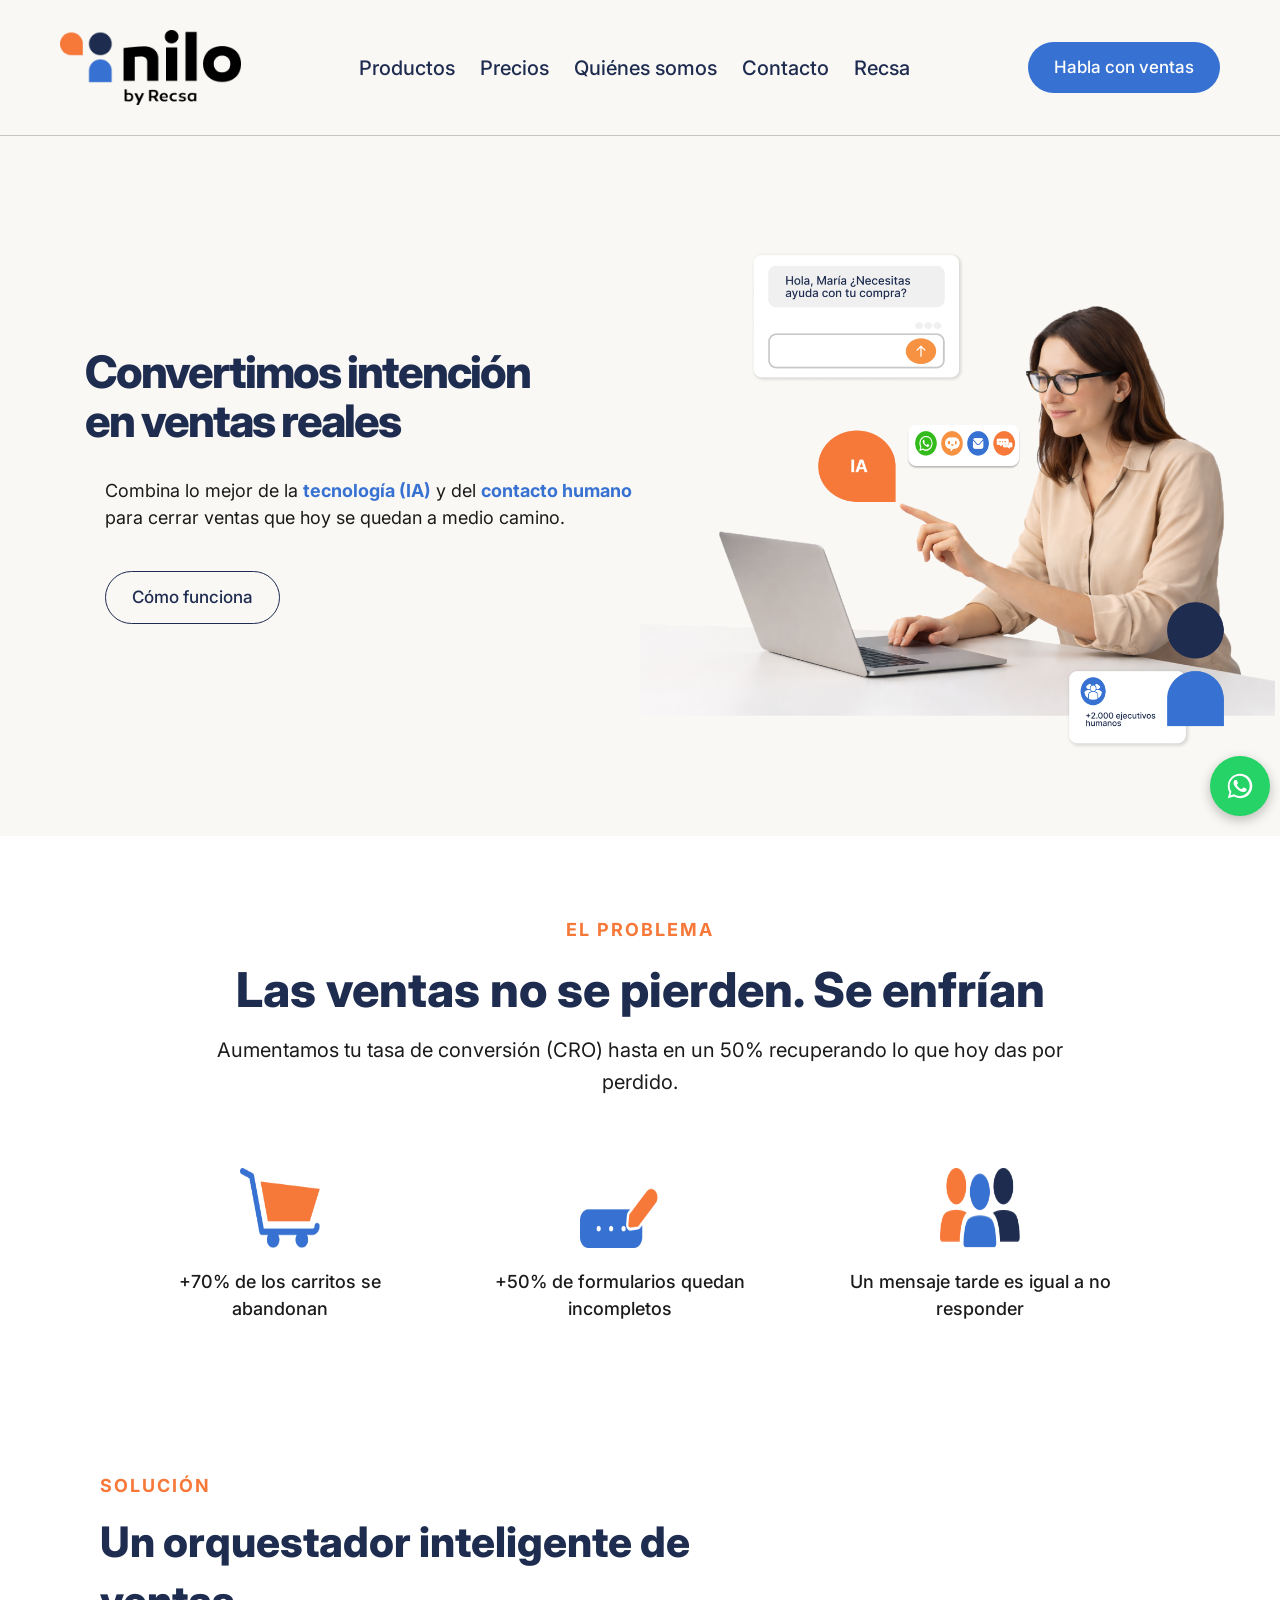
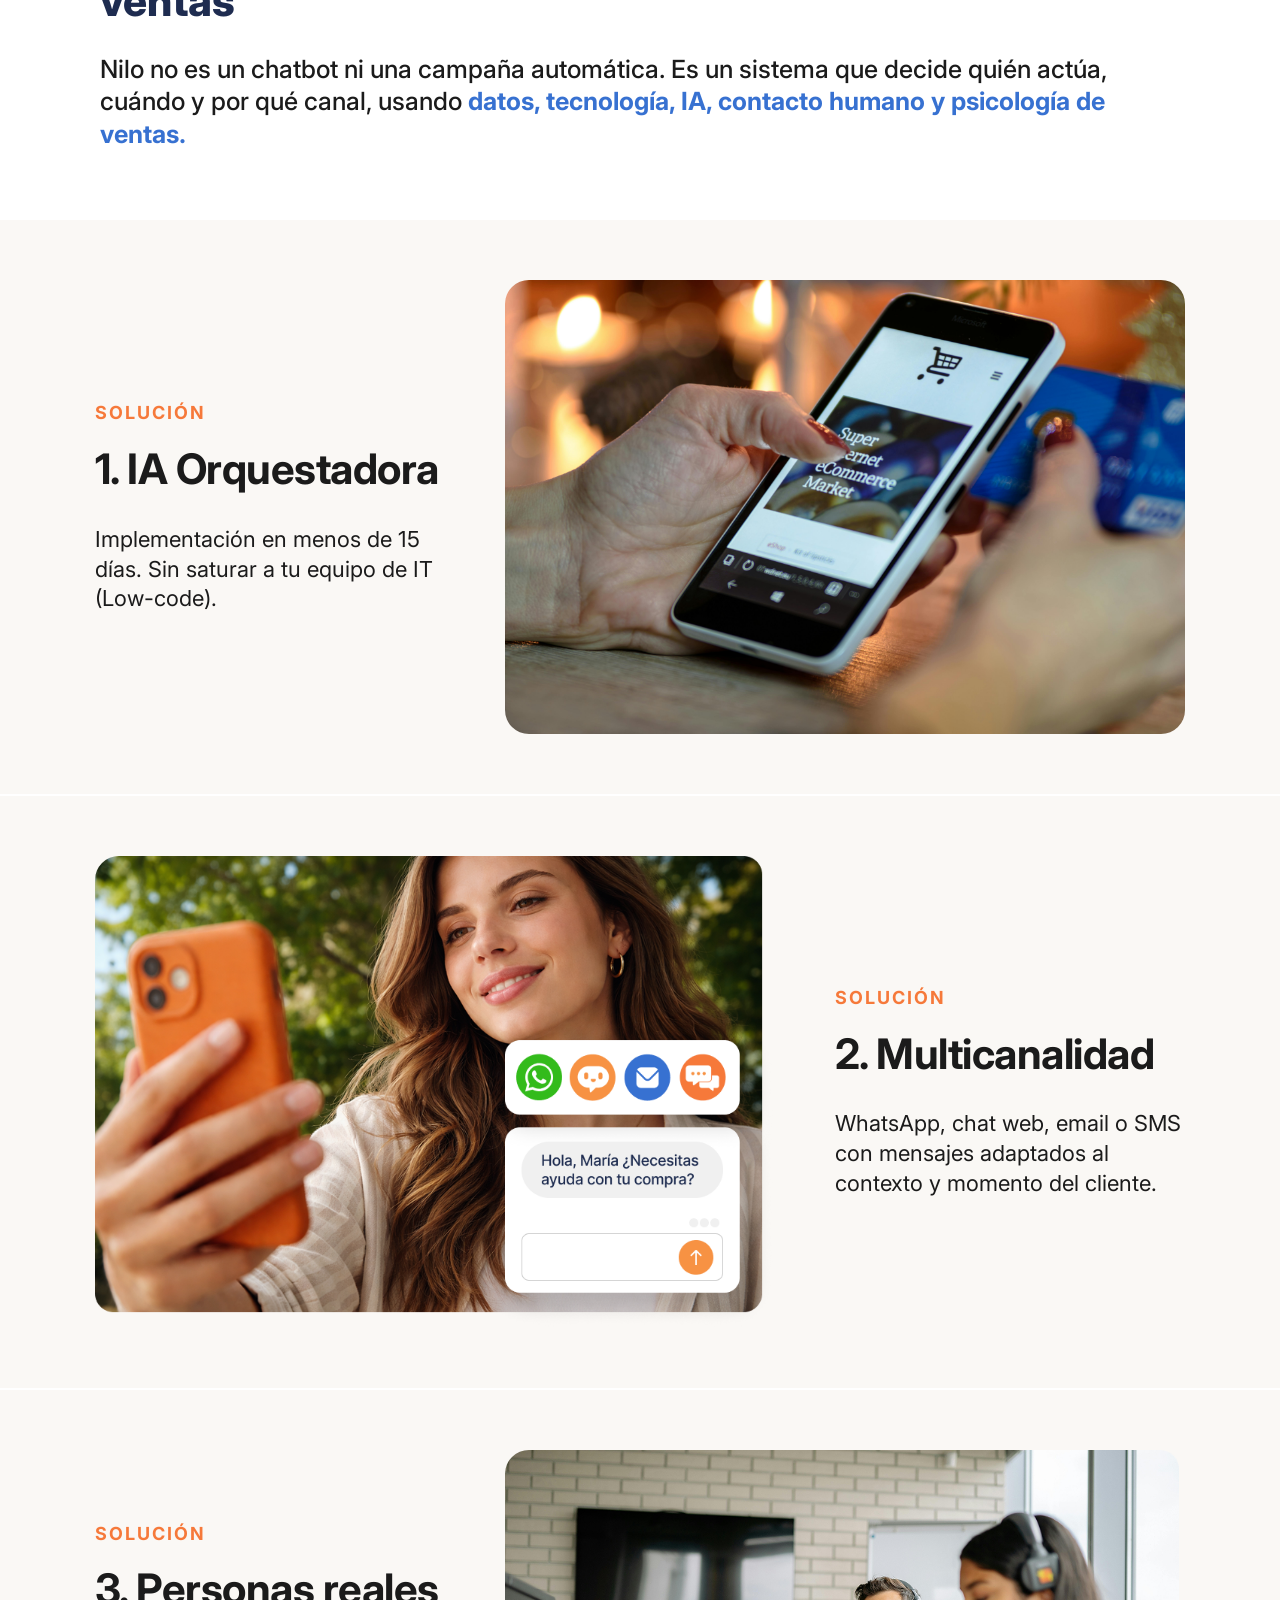
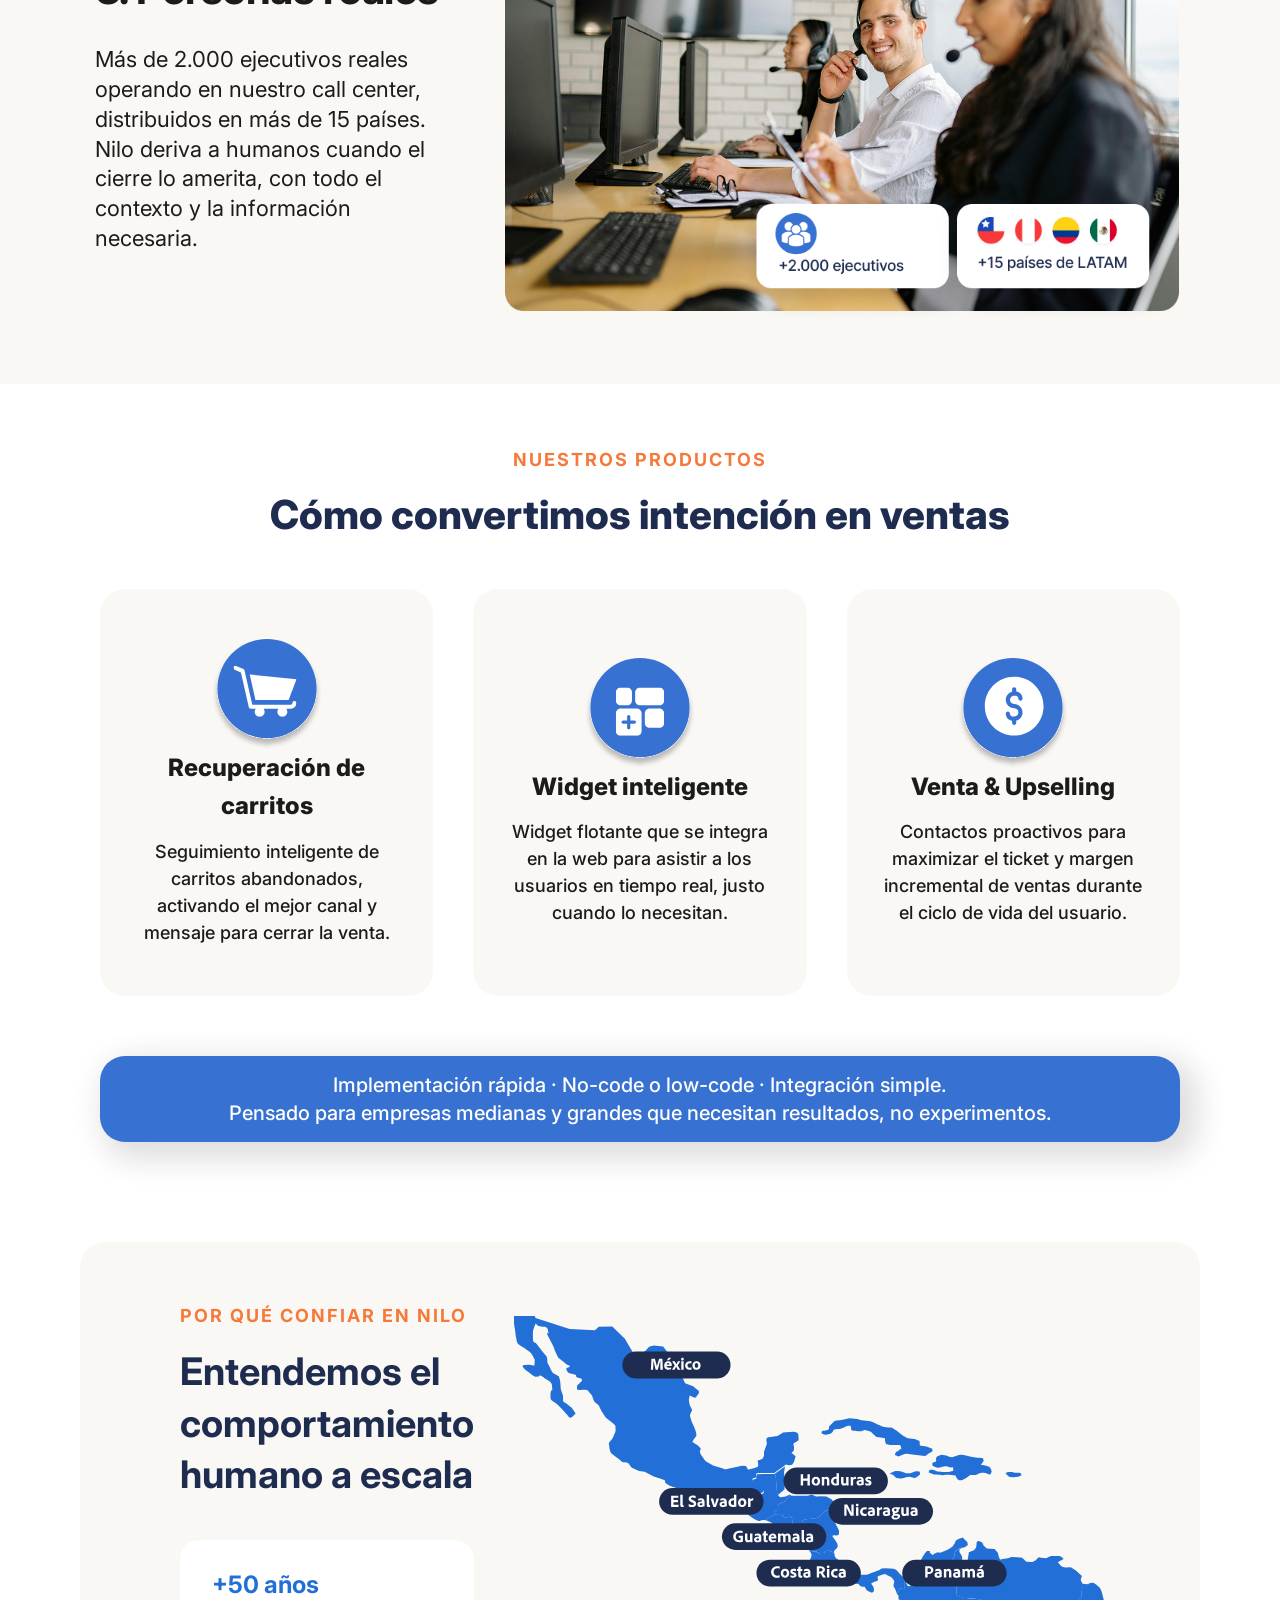
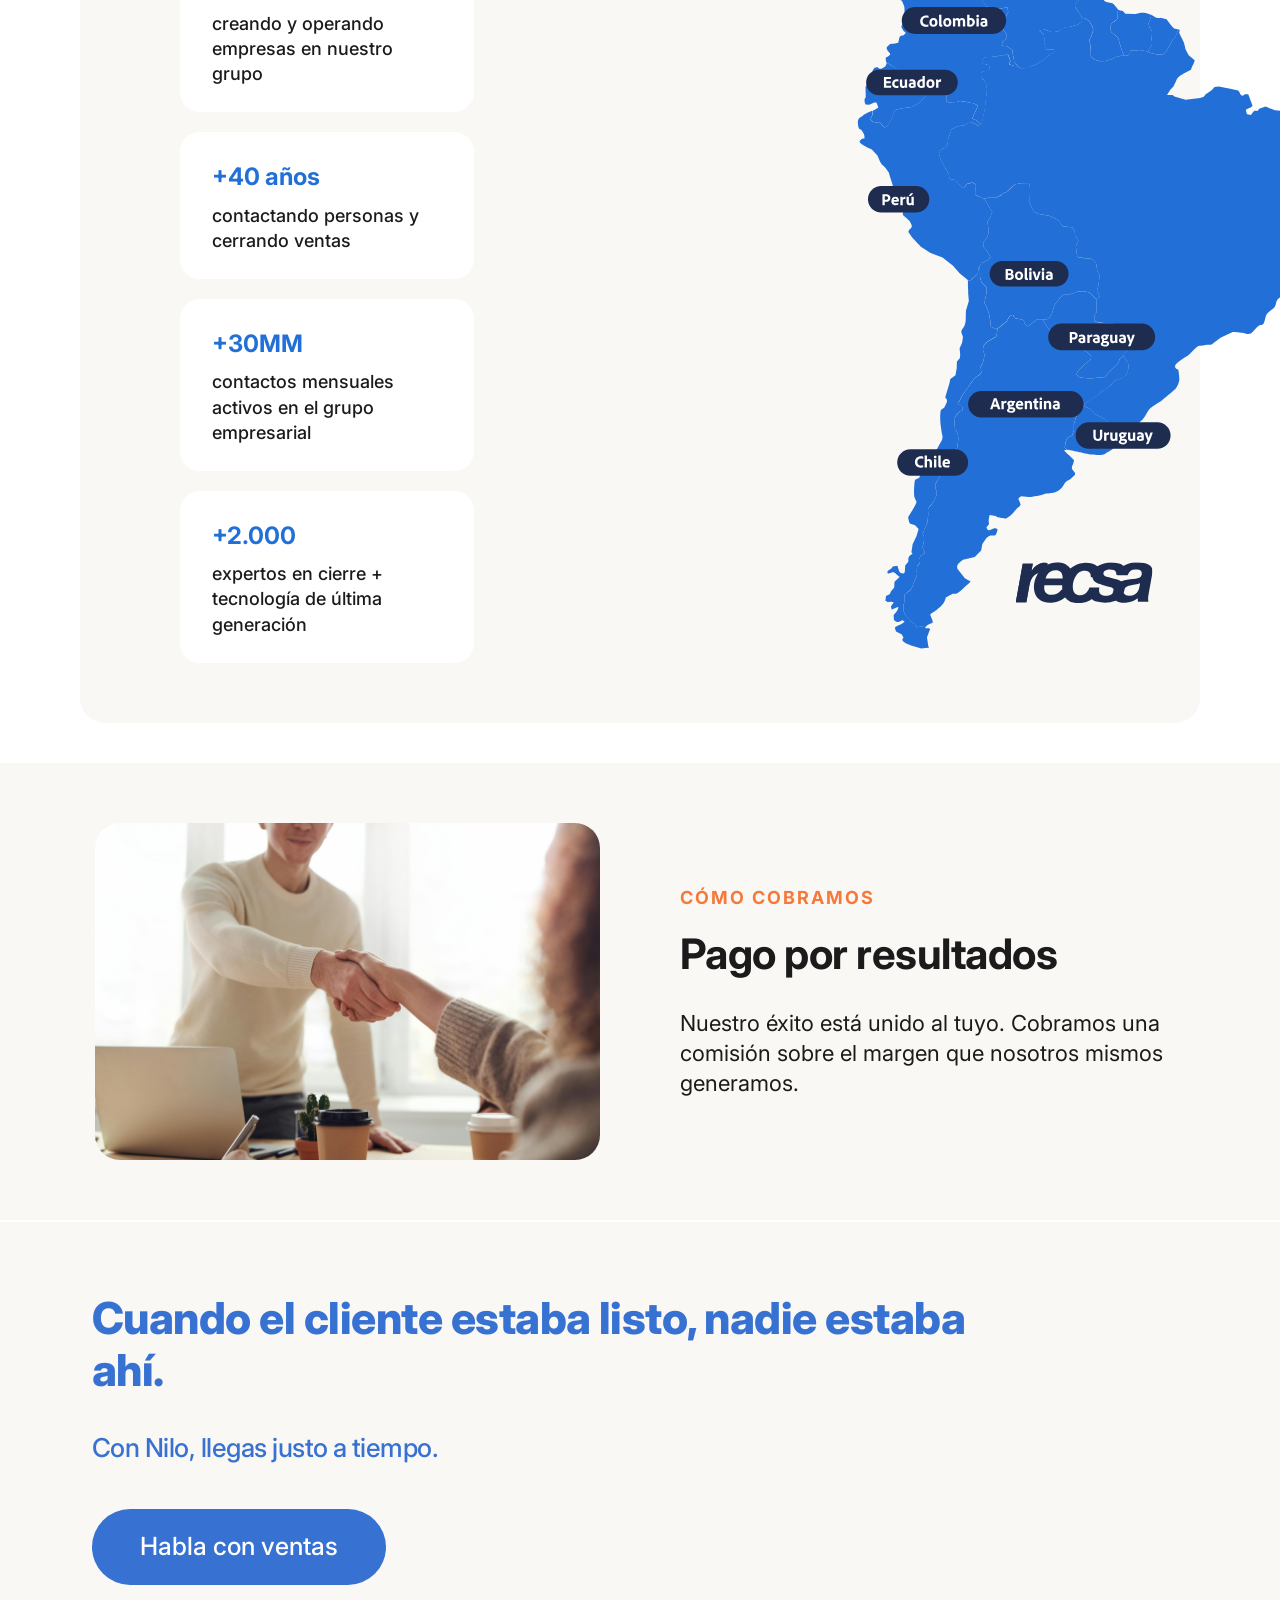
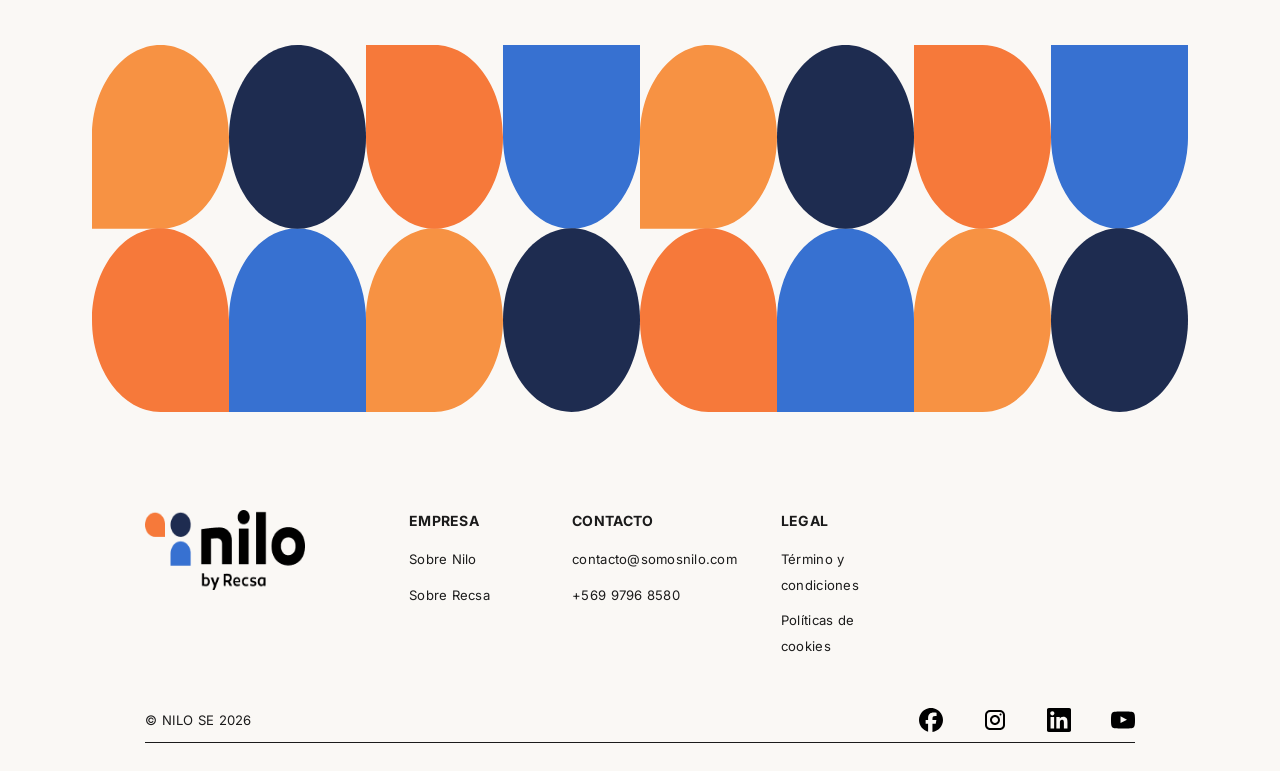
==== index.html @ f1fbf3a4 "first commit" ====
<!DOCTYPE html>
<html lang="es">
<head>
    <meta charset="UTF-8">
    <meta name="viewport" content="width=device-width, initial-scale=1.0">
    <title>Nilo - Convertimos intención en ventas reales</title>
    <link rel="stylesheet" href="styles.css">
    <style>
        @media (max-width:768px){
            .stats-carousel{ display:none !important; }
            .products-carousel{ display:flex !important; }
            .products-carousel .carousel-arrow{ display:flex !important; align-items:center; justify-content:center; }
            .products-grid-carousel{ position:relative; }
            .products-grid-carousel .carousel-arrow{ display:flex !important; align-items:center; justify-content:center; }
            .products-grid{ flex-wrap:nowrap !important; overflow-x:auto; scroll-snap-type:x mandatory; -webkit-overflow-scrolling:touch; scrollbar-width:none; gap:0 !important; padding:10px 0; }
            .products-grid::-webkit-scrollbar{ display:none; }
            .product-card{ flex:0 0 100% !important; max-width:100% !important; scroll-snap-align:start; box-sizing:border-box; padding:40px 30px !important; }
        }
    </style>
    <link rel="preconnect" href="https://fonts.googleapis.com">
    <link rel="preconnect" href="https://fonts.gstatic.com" crossorigin>
    <link href="https://fonts.googleapis.com/css2?family=Inter:wght@400;500;600;700;800;900&display=swap" rel="stylesheet">
    <script src="js/main.js"></script>
    <script src="https://www.google.com/recaptcha/api.js?render=6LfyX4csAAAAALmGDaVMruds2PMxaLfg7itK7Gn9"></script>
</head>
<body>
	<main class="content">
		        <!-- Navigation -->
        <nav class="navbar">
            <div class="logo">
                <img src="images/logo.png" alt="Nilo Logo">
            </div>
            <ul class="nav-links" id="nav-links">
                <li><a href="#productos">Productos</a></li>
                <li><a href="#precios">Precios</a></li>
                <li><a href="#quienes-somos">Quiénes somos</a></li>
                <li><a href="#contacto">Contacto</a></li>
                <li><a href="https://recsa.com/" target="_blank" rel="noopener noreferrer">Recsa</a></li>
            </ul>
            <div class="nav-actions">
                <!--<a class="nav-link-button">Iniciar sesión</a>-->
                <a href="mailto:tomas.gellona@somosnilo.com" class="btn-primary">Habla con ventas</a>
            
                <div class="menu-toggle" id="menu-toggle">
                    <span></span>
                    <span></span>
                    <span></span>
                </div>
            </div>
        </nav>
    <!-- Hero Section -->
    <section class="hero-section" id="inicio">
<!--         <div class="hero-background">
            <img src="images/71ec6922-a7d4-4757-bc6b-558dad74041b.png" alt="Background" class="hero-bg-image">
        </div>      -->  

        <!-- Hero Content -->
        
        <div class="hero-content">
            <h1 class="hero-title">Convertimos intención </br>en ventas reales</h1>
            <p class="hero-subtitle">
                Combina lo mejor de la <span class="highlight">tecnología (IA)</span> y del 
                <span class="highlight">contacto humano</span> para cerrar ventas que hoy se quedan a medio camino.
            </p>
            <div class="hero-buttons">
                <a href="#el-problema" class="btn-secondary">Cómo funciona</a>
            </div>
        </div>

        <!-- Hero Image -->
        <div class="hero-image">
            <img src="Fotos/portada1.png" alt="Mujer Nilo">
        </div>


    </section>

    <!-- Mobile Info Image -->
    <div class="mobile-info-image">
        <img src="images/info.png" alt="Información">
    </div>
    
        <!-- Problem Section -->
    <section class="problem-section" id="el-problema">
      <span class="section-label">EL PROBLEMA</span>
      <h2 class="section-title">Las ventas no se pierden. Se enfrían</h2>
      <p class="section-description">
        Aumentamos tu tasa de conversión (CRO) hasta en un 50% recuperando lo que hoy das por perdido.
      </p>
  
      <div class="stats-carousel">
        <button class="carousel-arrow left" id="stats-prev">&#10094;</button>
    
        <div class="stats-grid" id="stats-grid">
          <div class="stat-item">
            <img src="images/carrito.png" class="stat-icon">
            <p>+70% de los carritos se abandonan</p>
          </div>
      
          <div class="stat-item">
            <img src="images/formulario.png" class="stat-icon">
            <p>+50% de formularios quedan incompletos</p>
          </div>
      
          <div class="stat-item">
            <img src="images/personas.png" class="stat-icon">
            <p>Un mensaje tarde es igual a no responder</p>
          </div>
        </div>
    
        <button class="carousel-arrow right" id="stats-next">&#10095;</button>
      </div>

      <!-- Carrusel móvil de cards (reemplaza stats en mobile) -->
      <div class="products-carousel">
          <button class="carousel-arrow left" id="products-prev">&#10094;</button>
          <div class="products-carousel-track" id="products-track">
              <div class="products-carousel-slide">
                  <img src="images/card_seccion/grupo1.svg" alt="Recuperación de carritos">
              </div>
              <div class="products-carousel-slide">
                  <img src="images/card_seccion/grupo2.svg" alt="Widget inteligente">
              </div>
              <div class="products-carousel-slide">
                  <img src="images/card_seccion/grupo3.svg" alt="Venta y Upselling">
              </div>
          </div>
          <button class="carousel-arrow right" id="products-next">&#10095;</button>
      </div>
    </section>
    <!-- Solution Introduction -->
    <section class="solution-intro" id="como-funciona">
        <span class="section-label">SOLUCIÓN</span>
        <h2 class="section-title-left">Un orquestador inteligente de ventas</h2>
        <p class="solution-description">
            Nilo no es un chatbot ni una campaña automática. Es un sistema que decide quién actúa, 
            cuándo y por qué canal, usando <span class="highlight-blue">datos, tecnología, IA, contacto 
            humano y psicología de ventas.</span>
        </p>
    </section>

    <!-- Solution 1: IA Orquestadora -->
    <section class="solution-section solution-right">
        <div class="solution-content">
            <span class="section-label">SOLUCIÓN</span>
            <h2>1. IA Orquestadora</h2>
            <p>Implementación en menos de 15 días. Sin saturar a tu equipo de IT (Low-code).</p>
        </div>
        <div class="solution-image">
            <img src="images/f6893f2c-e2dc-4cba-bf32-8bd8f5d6ff50.jpg" alt="IA Orquestadora">
        </div>
    </section>

    <!-- Solution 2: Multicanalidad -->
    <section class="solution-section solution-left">
        <div class="solution-image">
            <img src="Fotos/seccion1.png" alt="Multicanalidad">

        </div>
        <div class="solution-content">
            <span class="section-label">SOLUCIÓN</span>
            <h2>2. Multicanalidad</h2>
            <p>WhatsApp, chat web, email o SMS con mensajes adaptados al contexto y momento del cliente.</p>
        </div>
    </section>

    <!-- Solution 3: Personas reales -->
    <section class="solution-section solution-right">
        <div class="solution-content">
            <span class="section-label">SOLUCIÓN</span>
            <h2>3. Personas reales</h2>
            <p>Más de 2.000 ejecutivos reales operando en nuestro call center, distribuidos en más de 15 países.
               Nilo deriva a humanos cuando el cierre lo amerita, con todo el contexto y la información necesaria.</p>
        </div>
        <div class="solution-image">
            <img src="Fotos/seccion2.png" alt="Personas reales">
        </div>
    </section>

    <!-- Products Section -->
    <section class="products-section" id="productos">
        <span class="section-label">NUESTROS PRODUCTOS</span>
        <h2 class="product-section-title">Cómo convertimos intención en ventas</h2>

        <div class="products-grid-carousel">
            <button class="carousel-arrow left" id="grid-prev">&#10094;</button>
            <div class="products-grid" id="products-grid">
                <div class="product-card">
                    <img src="images/59eff73a-ef8e-42f2-9558-66c9c5031d63.svg" alt="Recuperación" class="product-icon">
                    <h3>Recuperación de carritos</h3>
                    <p>Seguimiento inteligente de carritos abandonados, activando el mejor canal y mensaje para cerrar la venta.</p>
                </div>

                <div class="product-card">
                    <img src="images/86d38fa1-457a-413c-8579-1879c1da627c.svg" alt="Ventas" class="product-icon">
                    <h3>Widget inteligente</h3>
                    <p>Widget flotante que se integra en la web para asistir a los usuarios en tiempo real, justo cuando lo necesitan.</p>
                </div>

                <div class="product-card">                
                    <img src="images/c27f0f8d-4c9a-43a6-9594-c38db6419214.svg" alt="Widget" class="product-icon">
                    <h3>Venta & Upselling</h3>
                    <p>Contactos proactivos para maximizar el ticket y margen incremental de ventas durante el ciclo de vida del usuario.</p>
                </div>
            </div>
            <button class="carousel-arrow right" id="grid-next">&#10095;</button>
        </div>

        <div class="implementation-banner">
            <p>Implementación rápida · No-code o low-code · Integración simple.</p>
            <p>Pensado para empresas medianas y grandes que necesitan resultados, no experimentos.</p>
        </div>
    </section>

    <!-- Trust Section -->
    <section class="trust-section" id="quienes-somos">
        <div class="trust-layout">
            <div class="trust-left">
                <span class="section-label">POR QUÉ CONFIAR EN NILO</span>
                <h2>Entendemos el comportamiento humano a escala</h2>

                <div class="trust-stats">
                    <div class="trust-stat">
                        <h3>+50 años</h3>
                        <p>creando y operando empresas en nuestro grupo</p>
                    </div>
                    <div class="trust-stat">
                        <h3>+40 años</h3>
                        <p>contactando personas y cerrando ventas</p>
                    </div>
                    <div class="trust-stat">
                        <h3>+30MM</h3>
                        <p>contactos mensuales activos en el grupo empresarial</p>
                    </div>
                    <div class="trust-stat">
                        <h3>+2.000</h3>
                        <p>expertos en cierre + tecnología de última generación</p>
                    </div>
                </div>
            </div>

            <div class="trust-map" aria-hidden="true">
                <img src="images/latam-map.svg" alt="" loading="lazy">
            </div>
        </div>
    </section>

    <!-- Pricing Section -->
    <section class="pricing-section" id="precios">
        <div class="pricing-image">
            <img src="images/805bb695-e9df-4d5f-8c31-2c4f8f8fc965.jpg" alt="Pago por resultados">
        </div>
        <div class="pricing-content">
            <span class="section-label">CÓMO COBRAMOS</span>
            <h2>Pago por resultados</h2>
            <p>Nuestro éxito está unido al tuyo. Cobramos una comisión sobre el margen que nosotros mismos generamos.</p>
        </div>
    </section>

    <!-- CTA Section -->
    <section class="cta-section">
        <h2>Cuando el cliente estaba listo, nadie estaba ahí.</h2>
        <p>Con Nilo, llegas justo a tiempo.</p>
        <a href="mailto:tomas.gellona@somosnilo.com" class="btn-primary">Habla con ventas</a>

        <div class="cta-graphics">
            <img src="images/5dc3e8c2-8c9e-403d-af23-668b2c241deb.svg" alt="Graphic 1">
            <img src="images/a329c99e-af55-4631-83eb-dea160447bcf.svg" alt="Graphic 2">
            <img src="images/1fd2c81f-51bd-4842-8ae8-dd1ab552107d.svg" alt="Graphic 3">
            <img src="images/aa603d1a-ee54-49e8-ae71-9cfa85377a7b.svg" alt="Graphic 4">
        </div>
    </section>
  </main>
    <!-- Footer -->
    <footer class="footer" id="contacto">
        <div class="footer-content">
            <div class="footer-brand">
                <img src="images/logo.png" alt="Nilo by Recsa" loading="lazy">
            </div>
            <div class="footer-column">
                <h4>EMPRESA</h4>
                <ul>
                    <li><a href="#quienes-somos">Sobre Nilo</a></li>
                    <li><a href="https://recsa.com/" target="_blank" >Sobre Recsa</a></li>
                </ul>
            </div>

            <div class="footer-column">
                <h4>CONTACTO</h4>
                <ul>
                    <li><a href="mailto:contacto@somosnilo.com">contacto@somosnilo.com</a></li>
                    <li><a href="tel:+56997968580">+569 9796 8580</a></li>
                </ul>
            </div>

            <div class="footer-column">
                <h4>LEGAL</h4>
                <ul>
                    <li><a>Término y condiciones</a></li>
                    <li><a>Políticas de cookies</a></li>
                </ul>
            </div>

        </div>

        <div id="recsa" aria-hidden="true"></div>

        <div class="footer-bottom">
            <p>© NILO SE 2026</p>
            <div class="social-links">
                <a aria-label="Facebook">
                    <img src="images/cc14c202-35b3-4c5e-94bd-4a1a819bd60a.svg" alt="Facebook">
                </a>
                <a aria-label="Instagram">
                    <img src="images/instagram.svg" alt="Instagram">
                </a>
                <a aria-label="LinkedIn">
                    <img src="images/69634764-4734-4b5f-85a9-558271856274.svg" alt="LinkedIn">
                </a>
                <a aria-label="YouTube">
                    <img src="images/7b1f4d06-610f-4143-b61d-41cd6a9bb1a9.svg" alt="YouTube">
                </a>
            </div>
        </div>
    </footer>

    <!-- Floating WhatsApp Button -->
    <a href="#" id="whatsapp-float" class="whatsapp-float" aria-label="Chat por WhatsApp">
        <svg viewBox="0 0 32 32" width="28" height="28" fill="#fff" xmlns="http://www.w3.org/2000/svg">
            <path d="M16.07 2.004c-7.732 0-14 6.268-14 14 0 2.475.647 4.9 1.877 7.04L2 30l7.182-1.884A13.94 13.94 0 0 0 16.07 30c7.732 0 14-6.268 14-14s-6.268-13.996-14-13.996zm0 25.49c-2.204 0-4.364-.586-6.254-1.693l-.448-.266-4.26 1.118 1.135-4.152-.292-.427a11.48 11.48 0 0 1-1.86-6.21c0-6.33 5.155-11.486 11.48-11.486 6.33 0 11.486 5.155 11.486 11.486 0 6.33-5.156 11.482-11.486 11.482zm6.682-8.596c-.366-.183-2.164-1.067-2.498-1.188-.334-.122-.577-.183-.82.183-.244.366-.943 1.188-1.156 1.432-.213.244-.426.274-.792.091-.366-.183-1.545-.569-2.943-1.816-1.087-.97-1.82-2.164-2.034-2.53-.213-.366-.023-.563.16-.746.165-.164.366-.427.548-.64.183-.214.244-.366.366-.61.122-.244.061-.457-.03-.64-.092-.183-.82-1.98-1.123-2.712-.295-.71-.596-.614-.82-.626l-.7-.013c-.244 0-.64.091-.974.457-.335.366-1.28 1.25-1.28 3.053 0 1.803 1.31 3.545 1.493 3.79.183.244 2.58 3.94 6.252 5.53.874.377 1.556.602 2.088.77.877.279 1.675.24 2.305.145.703-.105 2.164-.883 2.47-1.737.304-.853.304-1.585.213-1.737-.091-.152-.334-.244-.7-.427z"/>
        </svg>
    </a>
</body>
</html>
---- styles.css ----
/*
  CSS loader
  - Mantiene index.html intacto (sigue cargando styles.css)
  - Estilos base en styles.base.css
  - Overrides por breakpoint en archivos separados
  - Orden importa: en pantallas pequeñas se cumplen varios max-width
*/

@import url("styles.base.css");

/* Desktop-first: de mayor a menor para que el último gane */
 @import url("styles.max-1600.css") screen;
@import url("styles.max-1400.css") screen;
@import url("styles.max-1200.css") screen;
@import url("styles.max-992.css") screen;
@import url("styles.max-768.css") screen; 
@import url("styles.max-576.css") screen;
/* @import url("styles.max-360.css") screen; */
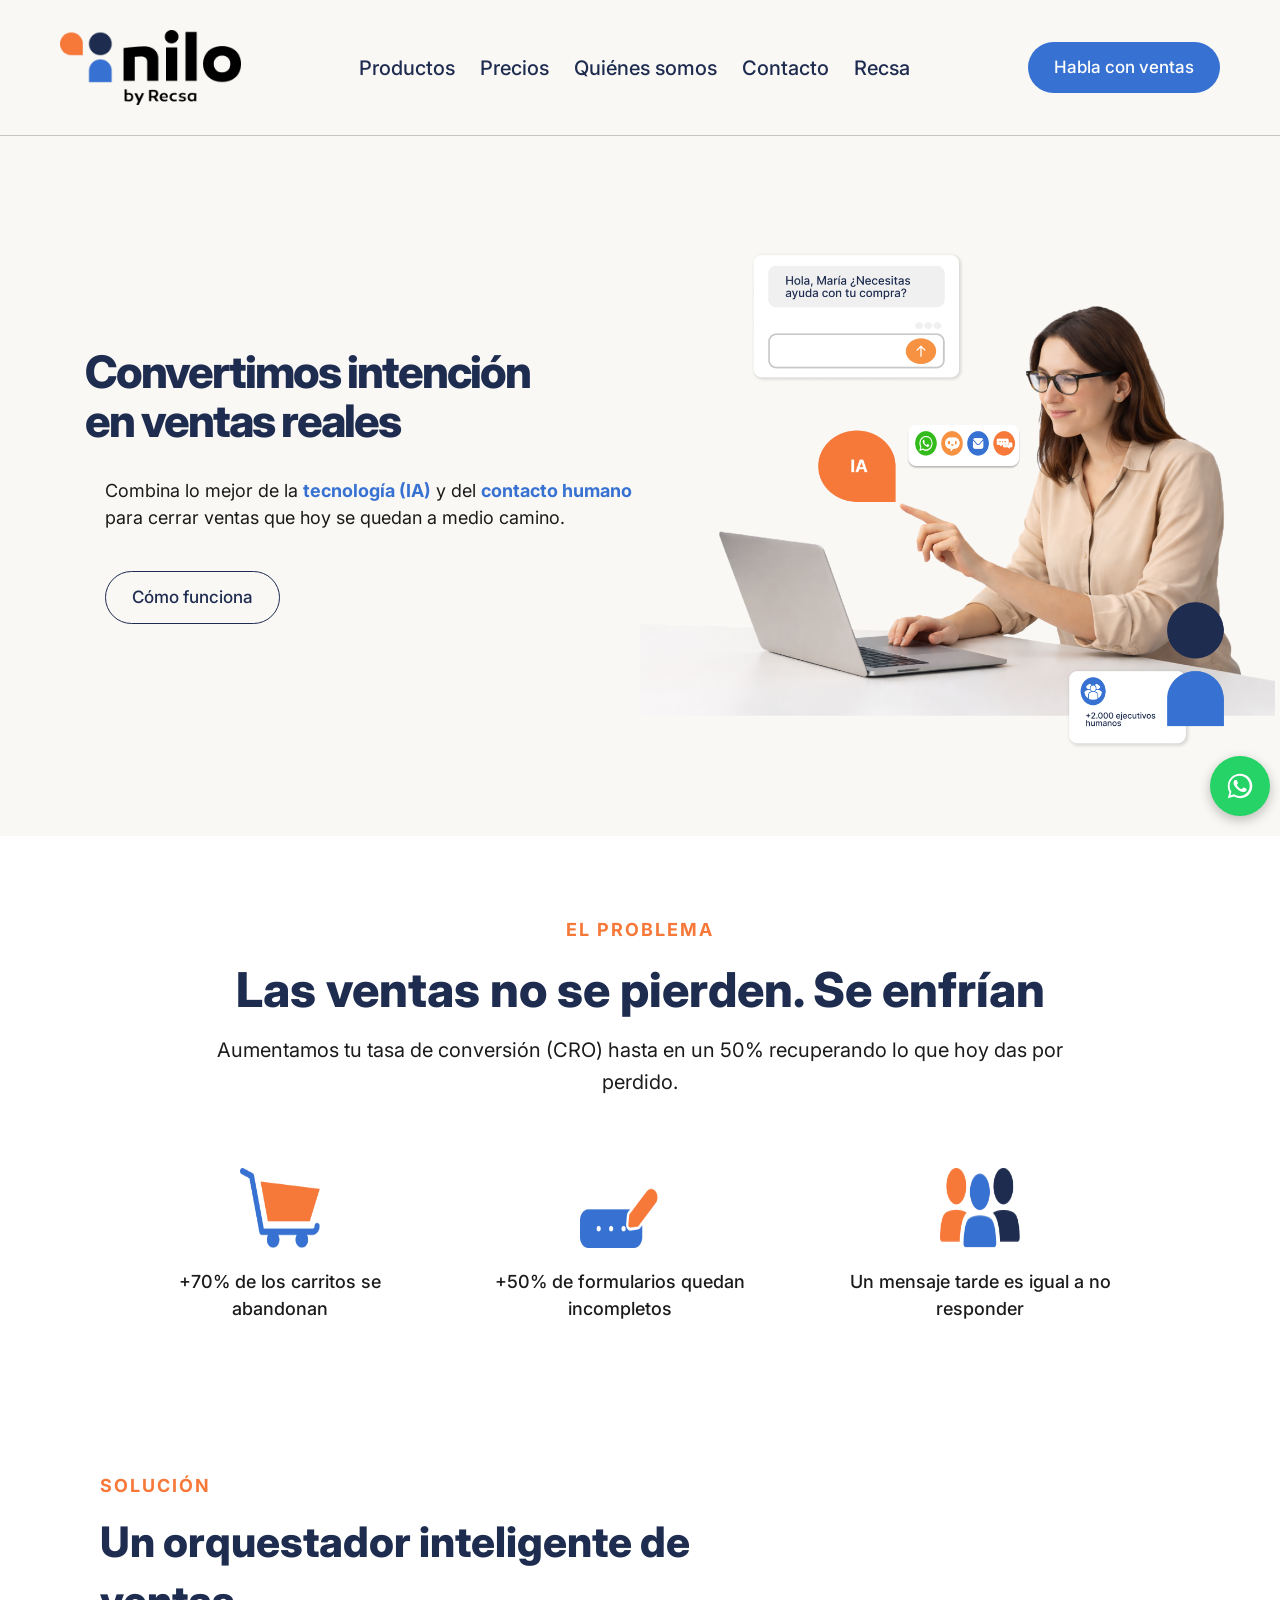
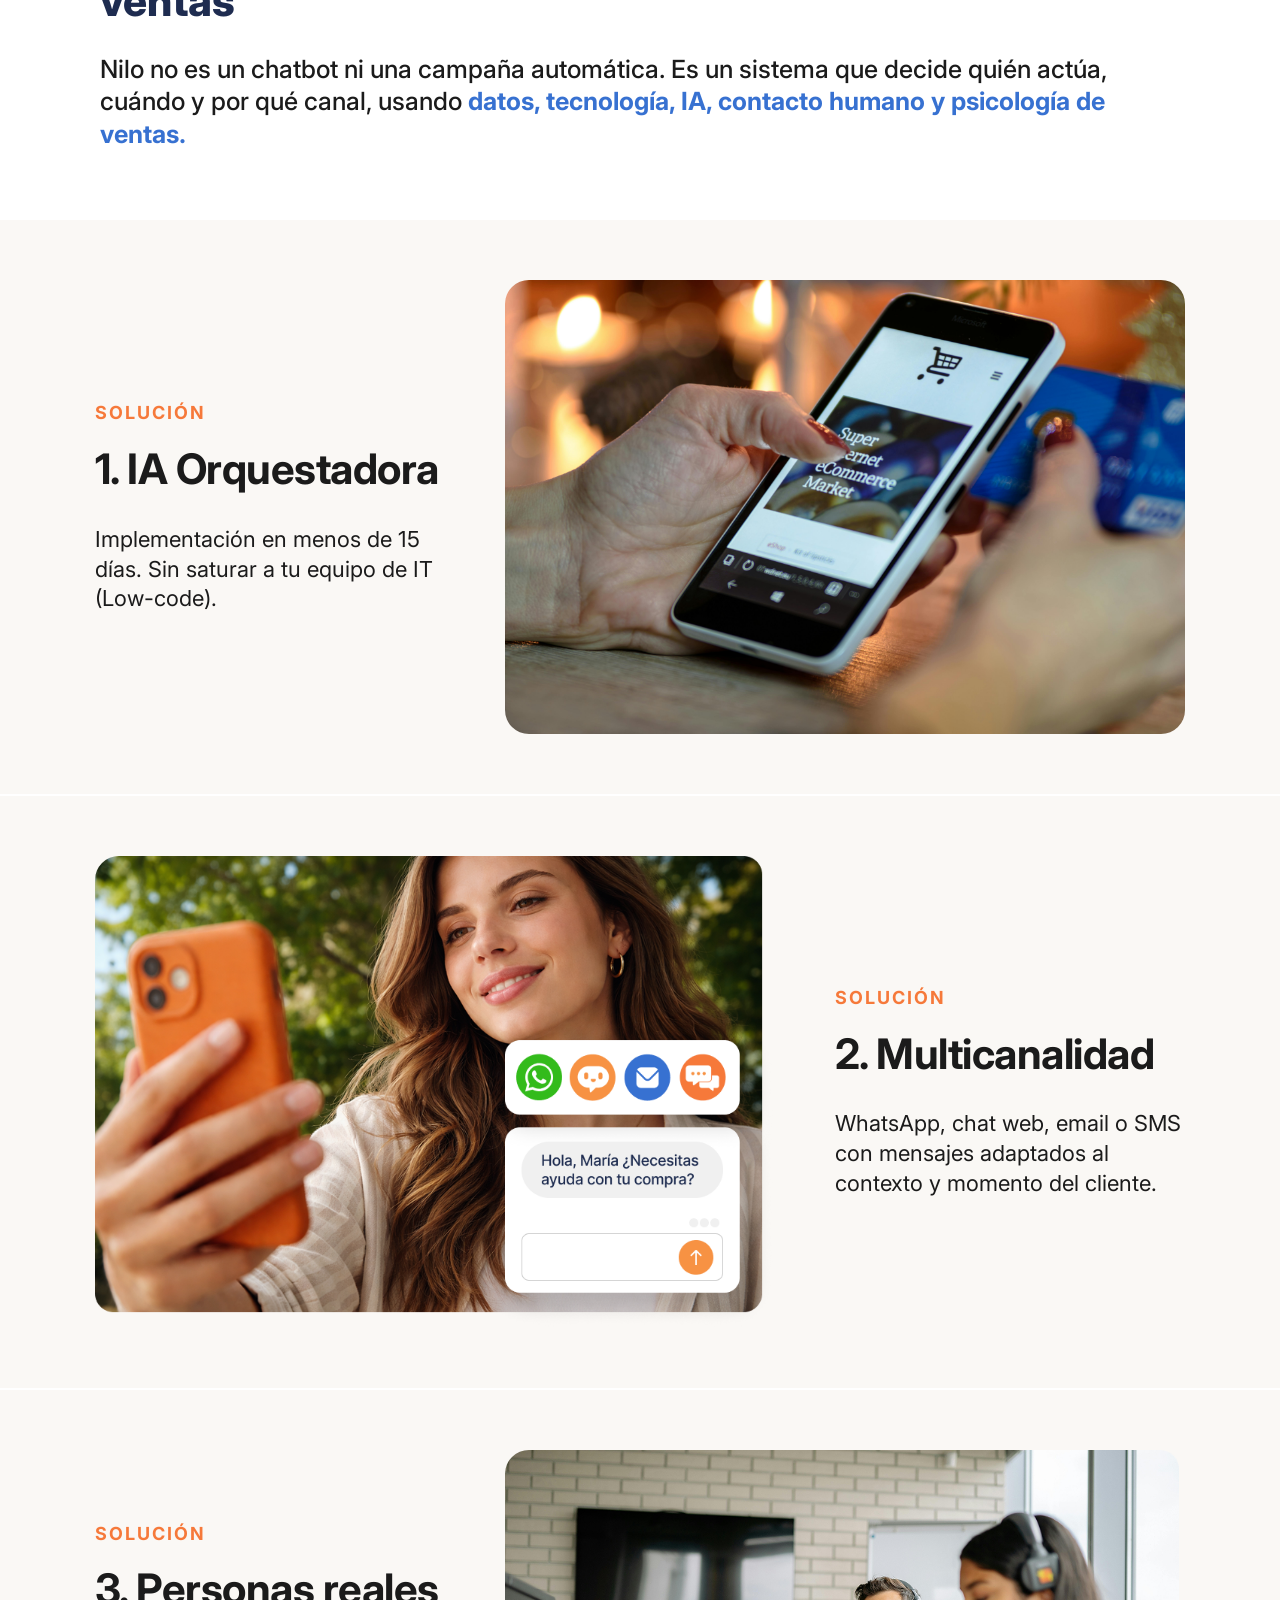
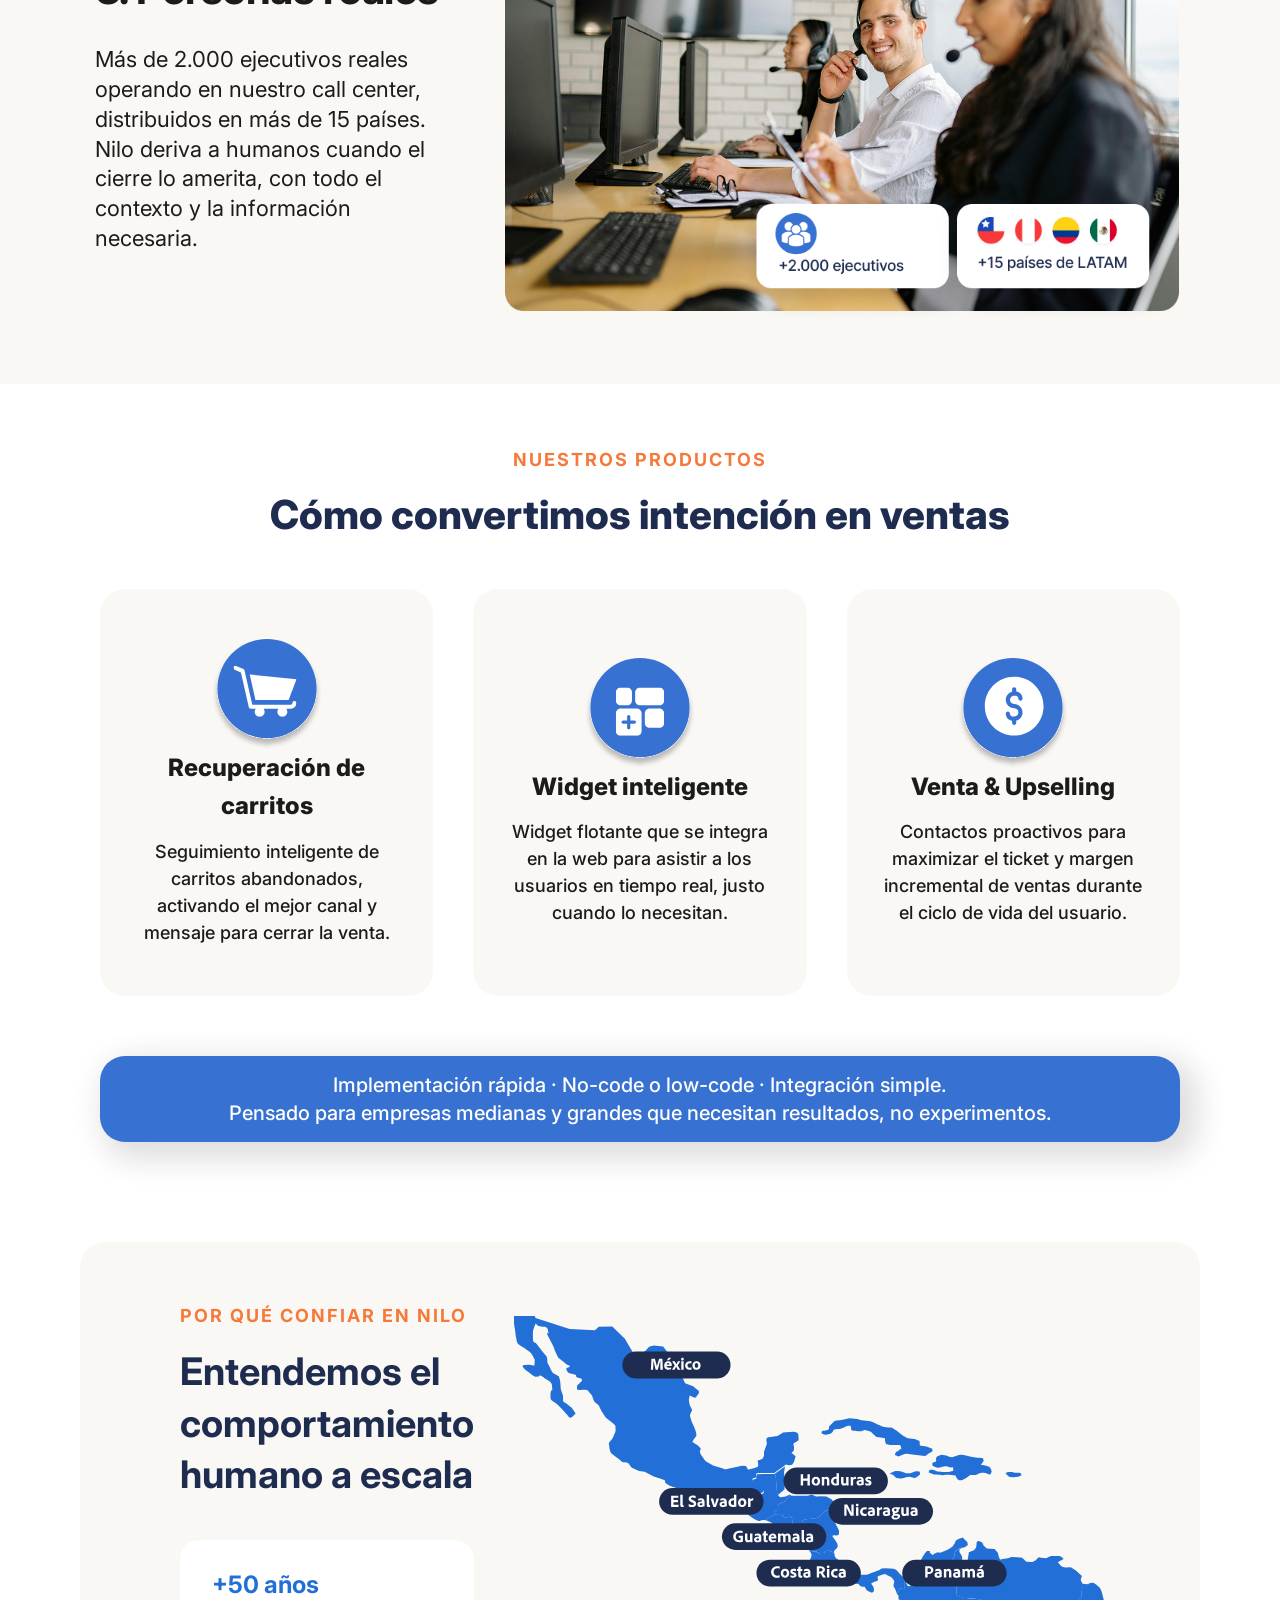
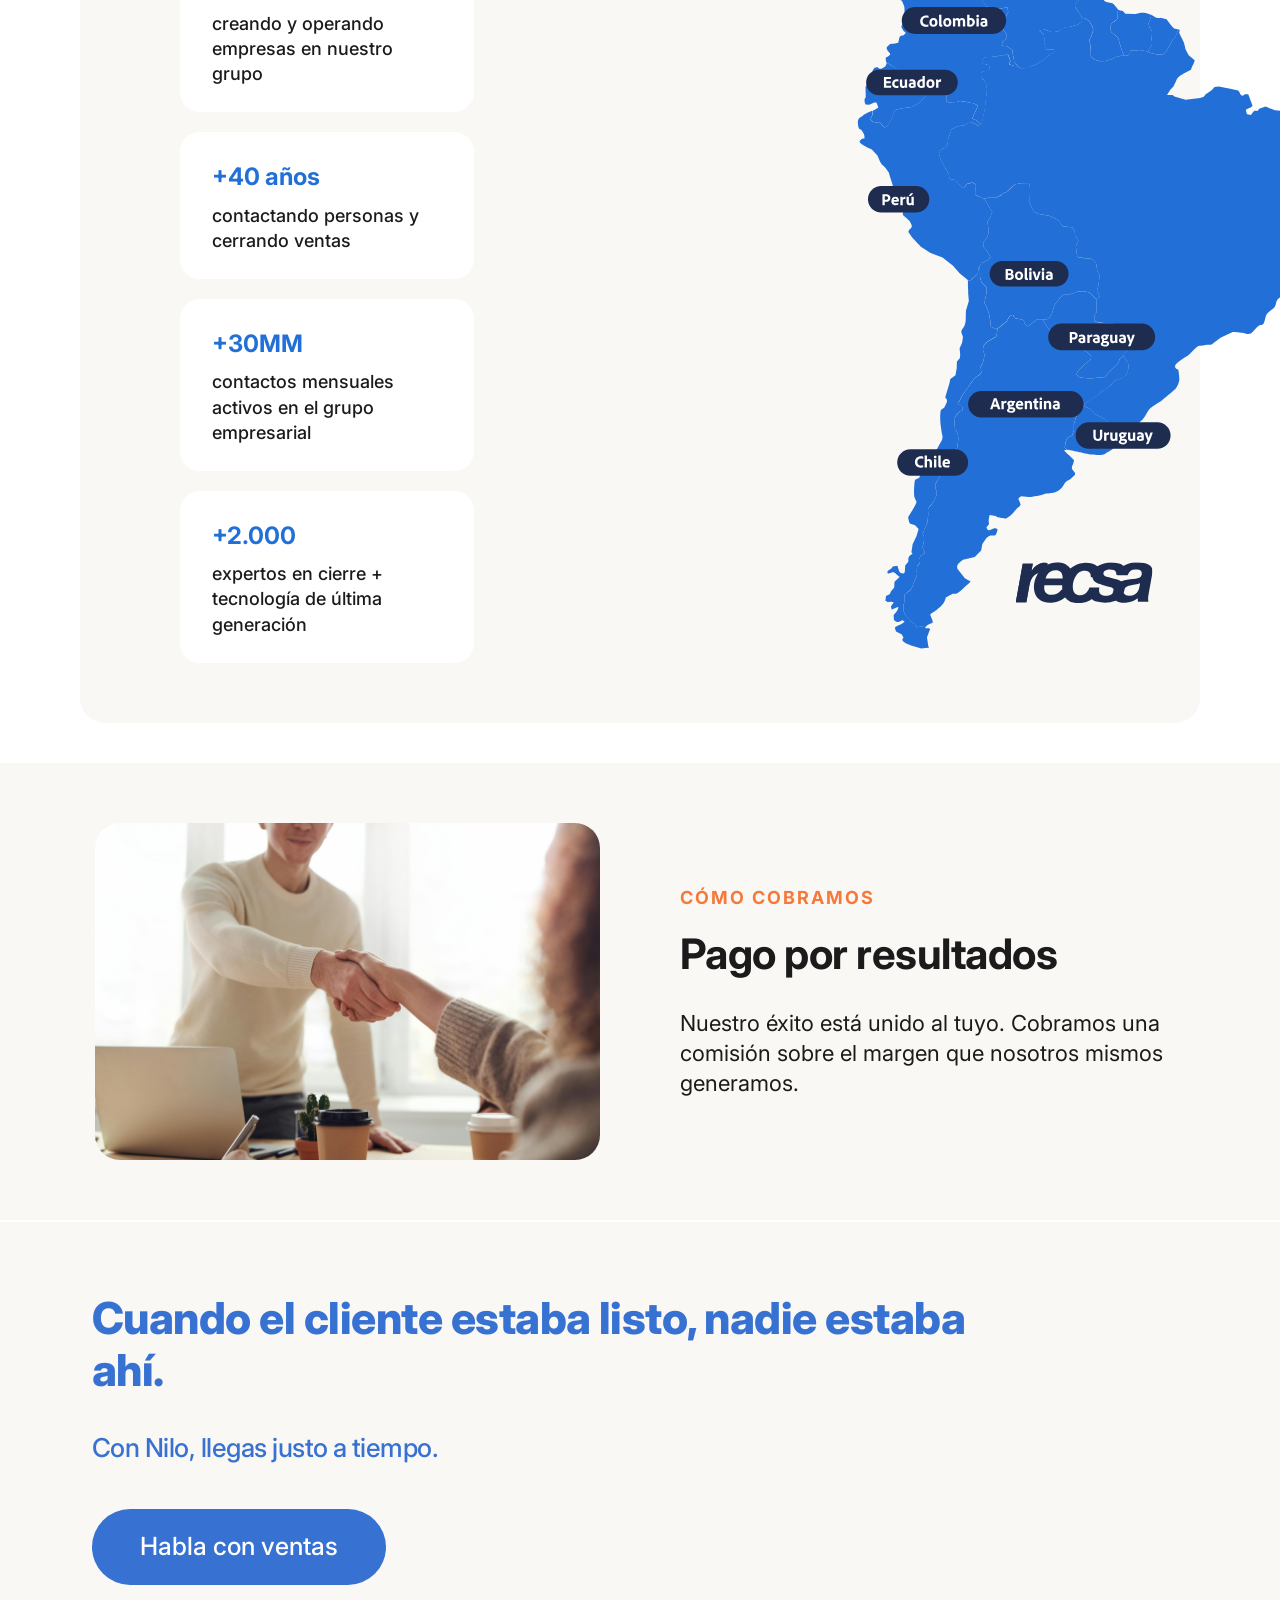
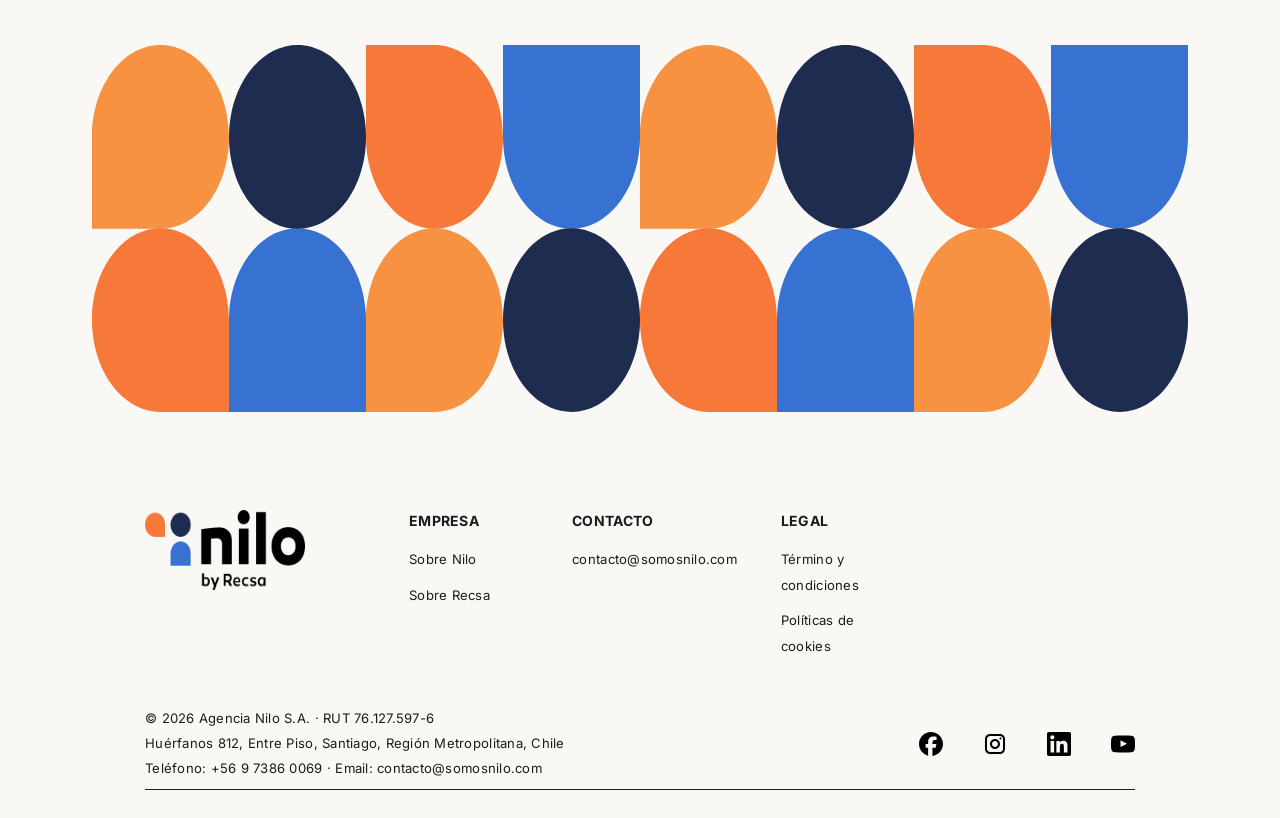
==== commit 79cea9bb: "Actualiza footer con datos legales y número de contacto - Agrega razón social, RUT, dirección, teléf" ====
--- a/index.html
+++ b/index.html
@@ -289,7 +289,6 @@
                 <h4>CONTACTO</h4>
                 <ul>
                     <li><a href="mailto:contacto@somosnilo.com">contacto@somosnilo.com</a></li>
-                    <li><a href="tel:+56997968580">+569 9796 8580</a></li>
                 </ul>
             </div>
 
@@ -306,7 +305,11 @@
         <div id="recsa" aria-hidden="true"></div>
 
         <div class="footer-bottom">
-            <p>© NILO SE 2026</p>
+            <address class="footer-legal">
+                <p>© 2026 Agencia Nilo S.A. · RUT 76.127.597-6</p>
+                <p>Huérfanos 812, Entre Piso, Santiago, Región Metropolitana, Chile</p>
+                <p>Teléfono: <a href="tel:+56973860069">+56 9 7386 0069</a> · Email: <a href="mailto:contacto@somosnilo.com">contacto@somosnilo.com</a></p>
+            </address>
             <div class="social-links">
                 <a aria-label="Facebook">
                     <img src="images/cc14c202-35b3-4c5e-94bd-4a1a819bd60a.svg" alt="Facebook">
